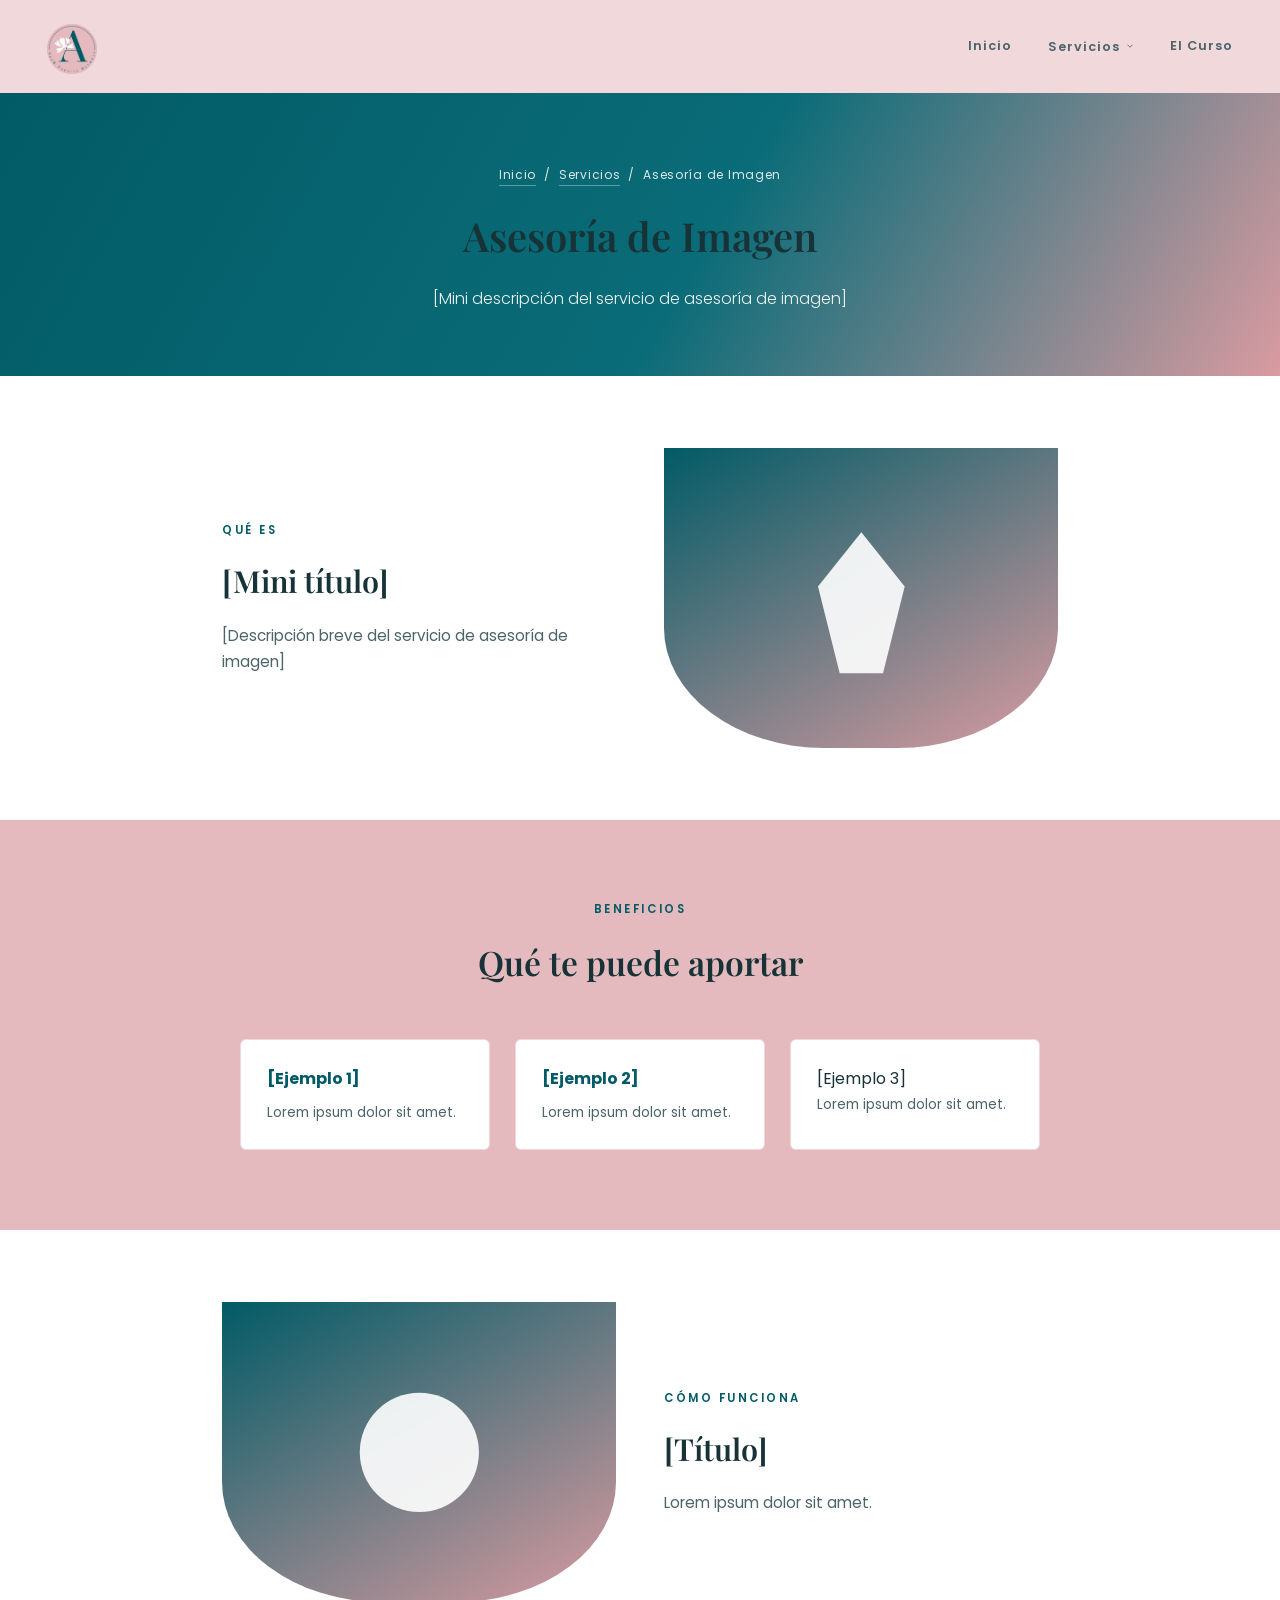
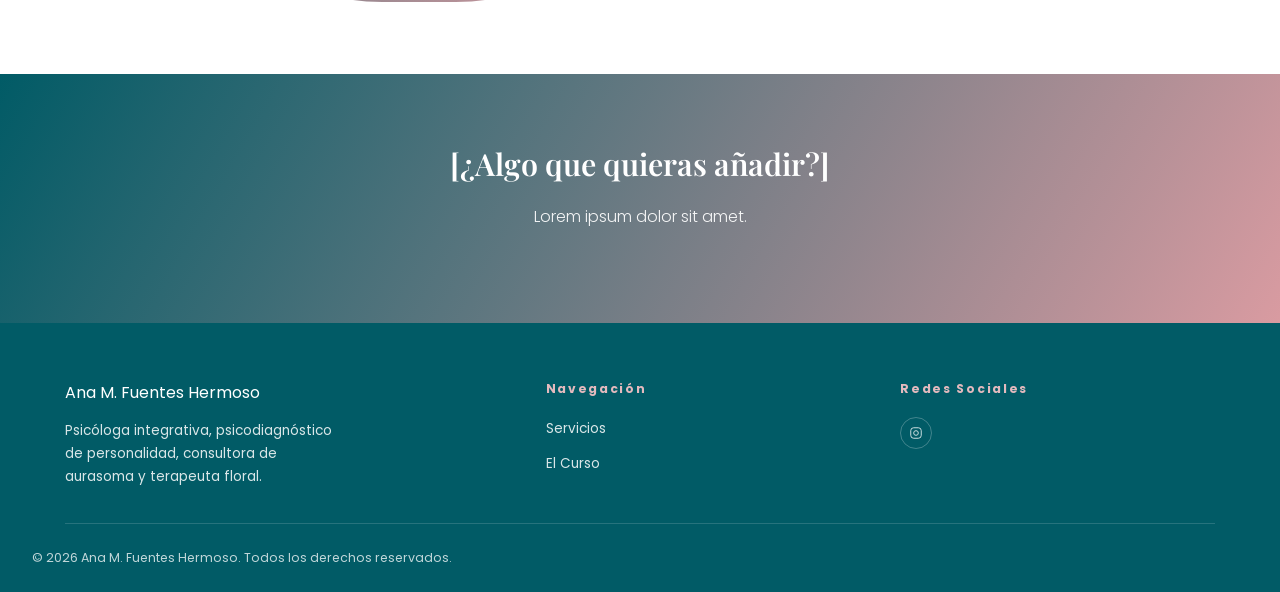
==== asesoria-imagen.html @ 89f12a4a "Base code first commit Primera versión del código" ====
<!DOCTYPE html>
<html lang="es">
<head>
  <meta charset="UTF-8">
  <meta name="viewport" content="width=device-width, initial-scale=1.0">
  <title>Asesoría de Imagen</title>
  <link rel="stylesheet" href="assets/style.css">

  <!-- Favicon de la pestaña del navegador --> 
  <link rel="apple-touch-icon" sizes="180x180" href="./favicon/apple-touch-icon.png">
  <link rel="icon" type="image/png" sizes="32x32" href="./favicon/favicon-32x32.png">
  <link rel="icon" type="image/png" sizes="16x16" href="./favicon/favicon-16x16.png">
  <link rel="manifest" href="./favicon/site.webmanifest">
</head>
<body>

<header>
  <nav class="nav">
    <a href="index.html">
      <img src="assets/Logo.png" alt="Logo" id="logo">
    </a>
    
    <ul class="nav-links" id="navLinks">
      <li><a href="index.html">Inicio</a></li>
      <li class="has-dropdown open">
        <a href="servicios.html">Servicios <svg viewBox="0 0 24 24" stroke="currentColor" stroke-width="2" fill="none"><path d="M6 9l6 6 6-6"/></svg></a>
        <ul class="dropdown">
          <li><a href="terapias.html">Terapias</a></li>
          <li><a href="asesoria-imagen.html">Asesoría de Imagen</a></li>
          <li><a href="aurasoma.html">Consultoría de Aurasoma</a></li>
        </ul>
      </li>
      <li><a href="curso.html">El Curso</a></li>
      <!-- <li><a href="index.html#contacto">Contacto</a></li> -->
    </ul>
    <button class="burger" id="burger"><span></span><span></span><span></span></button>
  </nav>
</header>

<section class="page-hero">
  <div class="breadcrumb"><a href="index.html">Inicio</a><span>/</span><a href="servicios.html">Servicios</a><span>/</span><span>Asesoría de Imagen</span></div>
  <h1>Asesoría de Imagen</h1>
  <p>[Mini descripción del servicio de asesoría de imagen]</p>
</section>

<div class="content-block">
  <div>
    <span class="eyebrow">Qué es</span>
    <h2>[Mini título]</h2>
    <p>[Descripción breve del servicio de asesoría de imagen]</p>      
  </div>
  <div class="content-art">
    <svg viewBox="0 0 200 200"><path d="M100 40 L140 90 L120 170 L80 170 L60 90 Z" fill="#fff" opacity=".9"/></svg>
  </div>
</div>

<section class="section-tinted">
  <div class="section-title">
    <span class="eyebrow">Beneficios</span>
    <h2>Qué te puede aportar</h2>
  </div>
  <div class="benefit-list">
    <div class="benefit-item">
      <h4>[Ejemplo 1]</h4>
      <p>Lorem ipsum dolor sit amet.</p>
    </div>
    <div class="benefit-item">
      <h4>[Ejemplo 2]</h4>
      <p>Lorem ipsum dolor sit amet.</p>
    </div>
    <div class="benefit-item">
      </h4>[Ejemplo 3]</h4>
      <p>Lorem ipsum dolor sit amet.</p>
    </div>
  </div>
</section>

<div class="content-block reverse">
  <div>
    <span class="eyebrow">Cómo funciona</span>
    <h2>[Título]</h2>
    <p>Lorem ipsum dolor sit amet.</p>
  </div>
  <div class="content-art">
    <svg viewBox="0 0 200 200"><circle cx="100" cy="100" r="55" fill="#fff" opacity=".9"/></svg>
  </div>
</div>

<section class="cta-banner">
  <h2>[¿Algo que quieras añadir?]</h2>
  <p>Lorem ipsum dolor sit amet.</p>
  <!-- <a href="mailto:hola@nombreespacio.com" class="btn btn-light">Solicitar asesoría</a> -->
</section>

<footer>
  <div class="footer-grid">
    <div class="footer-brand">
      <div class="logo">Ana M. Fuentes Hermoso</div>
      <p>Psicóloga integrativa, psicodiagnóstico de personalidad, consultora de aurasoma y terapeuta floral.</p>
    </div>
    <div class="foot-col">
      <h4>Navegación</h4>
      <a href="servicios.html">Servicios</a>
      <a href="curso.html">El Curso</a>
      <!-- <a href="index.html#contacto">Contacto</a> -->
    </div>
    <div class="foot-col">
      <h4>Redes Sociales</h4>
      <div class="foot-social">
        <a href="https://www.instagram.com/anafuhe.psicologa.integrativa/" aria-label="Instagram"><svg viewBox="0 0 24 24" stroke-width="1.6"><rect x="3" y="3" width="18" height="18" rx="5"/><circle cx="12" cy="12" r="4"/></svg></a>
      </div>
    </div>
  </div>
  <div class="foot-bottom">
    <span>&copy; 2026 Ana M. Fuentes Hermoso. Todos los derechos reservados.</span>
    <div class="foot-social">
      <!-- <a href="https://www.instagram.com/anafuhe.psicologa.integrativa/" aria-label="Instagram"><svg viewBox="0 0 24 24" stroke-width="1.6"><rect x="3" y="3" width="18" height="18" rx="5"/><circle cx="12" cy="12" r="4"/></svg></a> -->
    </div>
  </div>
</footer>

<script src="assets/script.js"></script>
</body>
</html>
---- assets/style.css ----
@import url('https://fonts.googleapis.com/css2?family=Playfair+Display:ital,wght@0,500;0,600;1,500&family=Poppins:wght@300;400;500;600&display=swap');

:root {
  --teal: #015B66;
  --pink: #E4BABE;
  --white: #FFFFFF;
  --pink-soft: #F1D9DB;
  --pink-deep: #D99BA1;
  --ink: #173338;
  --ink-soft: #4B6469;
  --font-serif: 'Playfair Display', Georgia, serif;
  --font-sans: 'Poppins', 'Segoe UI', Arial, sans-serif;
}

* {
  box-sizing: border-box;
  margin: 0;
  padding: 0;
}

html {
  scroll-behavior: smooth;
}

body {
  font-family: var(--font-sans);
  color: var(--ink);
  background: var(--white);
  line-height: 1.7;
  overflow-x: hidden;
}

.logo-img {
  width: 300px;
  height: 300px;
  float: left;
  margin-left: 5%;
  /* margin-top: 4.5px; */
  /* margin-bottom: auto; */
}

/* img, */
svg {
  display: block;
  max-width: 100%;
}

a {
  text-decoration: none;
  color: inherit;
}

ul {
  list-style: none;
}

button {
  font-family: inherit;
  cursor: pointer;
  border: none;
}

h1,
h2,
h3 {
  font-family: var(--font-serif);
  font-weight: 600;
  color: var(--ink);
}

.wrap {
  max-width: 1150px;
  margin: 0 auto;
  padding: 0 2rem;
}

.eyebrow {
  letter-spacing: .22em;
  font-size: .72rem;
  font-weight: 600;
  color: var(--teal);
  text-transform: uppercase;
  display: block;
  margin-bottom: .9rem;
}

.btn {
  display: inline-flex;
  align-items: center;
  gap: .5rem;
  padding: .9rem 2rem;
  border-radius: 3px;
  font-size: .75rem;
  letter-spacing: .14em;
  text-transform: uppercase;
  font-weight: 600;
  transition: all .25s ease;
}

.btn-primary {
  background: var(--teal);
  color: var(--white);
}

.btn-primary:hover {
  background: #023f47;
  transform: translateY(-2px);
}

.btn-light {
  background: var(--pink-soft);
  color: var(--teal);
}

.btn-light:hover {
  background: var(--teal);
  color: var(--white);
}

.btn-outline {
  background: transparent;
  color: var(--white);
  border: 1px solid rgba(255, 255, 255, .6);
}

.btn-outline:hover {
  background: var(--white);
  color: var(--teal);
}

/* ===== HEADER / NAV ===== */
header {
  background: var(--pink-soft);
  position: sticky;
  top: 0;
  z-index: 100;
  height: var(--header-h);
  display: flex;
  align-items: center;
}

.nav {
  display: flex;
  align-items: center;
  justify-content: space-between;
  width: 100%;
  max-width: 1250px;
  margin: 0 auto;
  padding: 1.2rem 2rem;
}

/* .logo {
  font-family: var(--font-serif);
  font-size: 1.5rem;
  letter-spacing: .06em;
  color: var(--teal);
} */

/* Header logo in all pages */
#logo { 
  width: 50px;
  /* height: 81px; */
  float: left;
  /* margin-left: 5%; */
  margin-top: 4.5px;
  margin-bottom: auto;
}

/************************************************************************************* new part */
 /* Logo: empty at the top of the page, appears only once scrolled past the hero */
.logo-slot {
    display: flex;
    align-items: center;
    min-width: 40px;
    min-height: 34px;
}

.logo-slot .logo-icon {
    display: flex;
    align-items: center;
    opacity: 0;
    transform: scale(.8);
    transition: opacity .3s ease, transform .3s ease;
}

header.scrolled .logo-slot .logo-icon {
    opacity: 1;
    transform: scale(1);
}
/************************************************************************************* end new part */

.nav-links {
  display: flex;
  align-items: center;
  gap: 2.2rem;
  font-size: .8rem;
  letter-spacing: .08em;
  font-weight: 600;
  color: var(--ink-soft);
}

.nav-links>li {
  position: relative;
}

.nav-links a {
  position: relative;
  padding: .4rem 0;
}

.nav-links>li>a::after {
  content: '';
  position: absolute;
  left: 0;
  bottom: 0;
  width: 0;
  height: 1px;
  background: var(--teal);
  transition: width .25s ease;
}

.nav-links>li>a:hover::after,
.nav-links>li.active>a::after {
  width: 100%;
}

.nav-links>li.active>a {
  color: var(--teal);
}

.has-dropdown>a {
  display: flex;
  align-items: center;
  gap: .3rem;
}

.has-dropdown>a svg {
  width: 10px;
  height: 10px;
  transition: transform .2s;
}

.dropdown {
  position: absolute;
  top: 100%;
  left: 0;
  background: var(--white);
  min-width: 230px;
  border-radius: 6px;
  box-shadow: 0 18px 40px rgba(1, 91, 102, .15);
  padding: .6rem;
  opacity: 0;
  visibility: hidden;
  transform: translateY(8px);
  transition: opacity .2s ease, visibility .2s ease, transform .2s ease;
}

/* Desktop dropdown visibility is now controlled purely via JS (mouseenter/mouseleave
  adding/removing .open) instead of :hover — hovering re-triggered right after a
  page navigation because the cursor stayed over the same spot in the fixed header. */
.has-dropdown.open>.dropdown {
  opacity: 1;
  visibility: visible;
  transform: translateY(0);
}

.has-dropdown:open>a svg {
  transform: rotate(180deg);
}

.dropdown li a {
  display: block;
  padding: .7rem .9rem;
  border-radius: 4px;
  font-size: .8rem;
  color: var(--ink);
}

.dropdown li a:hover {
  background: var(--pink-soft);
  color: var(--teal);
}

.burger {
  display: none;
  flex-direction: column;
  gap: 5px;
  /* background: none; */
  padding: .5rem;
  margin: -.5rem;
}
/* NEW PART************************************************************************ */
.burger span {
  width: 24px;
  height: 2px;
  background: var(--teal);
  display: block;
  transition: transform .25s ease, opacity .25s ease;
}

.burger.open span:nth-child(1) {
    transform: translateY(7px) rotate(45deg);
}

.burger.open span:nth-child(2) {
    opacity: 0;
}

.burger.open span:nth-child(3) {
    transform: translateY(-7px) rotate(-45deg);
}
/* END NEW PART************************************************************************ */

/* ===== PAGE HERO (interior pages) ===== */
.page-hero {
  background: linear-gradient(120deg, var(--teal) 0%, #0a6c78 55%, var(--pink-deep) 100%);
  color: var(--white);
  padding: 4.5rem 2rem 4rem;
  text-align: center;
}

.breadcrumb {
  font-size: .75rem;
  letter-spacing: .06em;
  opacity: .85;
  margin-bottom: 1rem;
  display: flex;
  justify-content: center;
  gap: .5rem;
}

.breadcrumb a {
  border-bottom: 1px solid rgba(255, 255, 255, .4);
}

.page-hero h1 {
  font-size: 2.5rem;
  margin-bottom: .9rem;
}

.page-hero p {
  max-width: 560px;
  margin: 0 auto;
  opacity: .92;
  font-weight: 300;
}

/* ===== HOME HERO ===== */
.home-hero {
  position: relative;
  background: linear-gradient(120deg, var(--teal) 0%, #0a6c78 45%, var(--pink-deep) 100%);
  color: var(--white);
  padding: 6rem 2rem 5rem;
  overflow: hidden;
}

.home-hero-inner {
  max-width: 1150px;
  margin: 0 auto;
  display: grid;
  grid-template-columns: 1.1fr .9fr;
  align-items: center;
  gap: 3rem;
}

.home-hero h1 {
  font-size: 2.9rem;
  line-height: 1.2;
  margin-bottom: 1.1rem;
}

.home-hero p {
  font-size: 1.02rem;
  opacity: .92;
  font-weight: 300;
  margin-bottom: 2rem;
  max-width: 480px;
}

.hero-actions { /* BOTONES DEL INICIO */
  display: flex;
  gap: 1rem;
  flex-wrap: wrap;
  margin-top: 1.5rem;
}

.hero-art {
  display: flex;
  align-items: center;
  justify-content: center;
}

/* ********************new part**************************************************** */
.hero-logo {
    display: flex;
    flex-direction: column;
    align-items: center;
    gap: 1rem;
}

.hero-logo-name {
    font-family: var(--font-serif);
    color: var(--white);
    font-size: 1.5rem;
    letter-spacing: .25em;
    text-align: center;
}
/* ********************end new part**************************************************** */

/* ===== SECTION GENERIC ===== */
section {
  padding: 5rem 2rem;
}

.section-tinted {
  background: var(--pink);
}

.section-soft {
  background: var(--pink-soft);
}

.section-title {
  text-align: center;
  max-width: 640px;
  margin: 0 auto 3rem;
}

.section-title h2 {
  font-size: 2.1rem;
  margin-bottom: .6rem;
}

.section-title p {
  color: var(--ink-soft);
  font-size: .95rem;
}

/* ===== SERVICE CARDS (home + servicios overview) ===== */
.cards-grid {
  display: grid;
  grid-template-columns: repeat(auto-fit, minmax(240px, 1fr));
  gap: 1.8rem;
  max-width: 1150px;
  margin: 0 auto;
}

.service-card {
  background: var(--white);
  border: 1px solid var(--pink-soft);
  border-radius: 6px;
  padding: 2.2rem 1.8rem;
  text-align: center;
  transition: transform .3s ease, box-shadow .3s ease;
}

.service-card:hover {
  transform: translateY(-6px);
  box-shadow: 0 20px 40px rgba(1, 91, 102, .14);
}

.service-icon {
  width: 64px;
  height: 64px;
  margin: 0 auto 1.3rem;
  border-radius: 50%;
  background: var(--pink-soft);
  display: flex;
  align-items: center;
  justify-content: center;
}

.service-icon svg {
  width: 30px;
  height: 30px;
  stroke: var(--teal);
  fill: none;
  stroke-width: 1.6;
}

.service-card h3 {
  font-size: 1.25rem;
  margin-bottom: .7rem;
}

.service-card p {
  font-size: .88rem;
  color: var(--ink-soft);
  margin-bottom: 1.3rem;
  min-height: 60px;
}

.service-card .link {
  font-size: .72rem;
  letter-spacing: .14em;
  font-weight: 600;
  color: var(--teal);
  border-bottom: 1px solid var(--teal);
  padding-bottom: 2px;
}

/* ===== CONTENT BLOCKS (interior pages) ===== */
.content-block {
  max-width: 900px;
  margin: 0 auto;
  display: grid;
  grid-template-columns: 1fr 1fr;
  gap: 3rem;
  align-items: center;
  padding: 4.5rem 2rem;
}

.content-block.reverse {
  direction: rtl;
}

.content-block.reverse>* {
  direction: ltr;
}

.content-block h2 {
  font-size: 1.9rem;
  margin-bottom: 1rem;
}

.content-block p {
  color: var(--ink-soft);
  font-size: .95rem;
}

.content-art {
  background: linear-gradient(150deg, var(--teal), var(--pink-deep));
  border-radius: 0 0 160px 160px / 0 0 120px 120px;
  height: 300px;
  display: flex;
  align-items: center;
  justify-content: center;
}

.content-art svg {
  width: 55%;
}

.benefit-list {
  max-width: 800px;
  margin: 0 auto;
  display: grid;
  grid-template-columns: repeat(auto-fit, minmax(220px, 1fr));
  gap: 1.6rem;
}

.benefit-item {
  background: var(--white);
  border: 1px solid var(--pink-soft);
  border-radius: 6px;
  padding: 1.6rem;
}

.benefit-item h4 {
  font-size: 1rem;
  margin-bottom: .5rem;
  color: var(--teal);
}

.benefit-item p {
  font-size: .85rem;
  color: var(--ink-soft);
}

/* ===== CURSO MODULES ===== */
.modules {
  max-width: 850px;
  margin: 0 auto;
  display: flex;
  flex-direction: column;
  gap: 1rem;
}

.module {
  display: flex;
  align-items: flex-start;
  gap: 1.3rem;
  background: var(--white);
  border: 1px solid var(--pink-soft);
  border-radius: 6px;
  padding: 1.4rem 1.6rem;
}

.module .num {
  font-family: var(--font-serif);
  font-size: 1.3rem;
  color: var(--teal);
  font-weight: 600;
  min-width: 36px;
}

.module h4 {
  font-size: 1.02rem;
  margin-bottom: .35rem;
}

.module p {
  font-size: .85rem;
  color: var(--ink-soft);
}

/* ===== CTA BANNER ===== */
.cta-banner {
  background: linear-gradient(120deg, var(--teal), var(--pink-deep));
  color: var(--white);
  text-align: center;
  padding: 4rem 2rem;
  border-radius: 0;
}

.cta-banner h2 {
  color: var(--white);
  font-size: 1.9rem;
  margin-bottom: .8rem;
}

.cta-banner p {
  opacity: .92;
  max-width: 520px;
  margin: 0 auto 1.8rem;
  font-weight: 300;
}

/* ===== FOOTER ===== */
footer {
  background: var(--teal);
  color: var(--white);
  padding: 3.5rem 2rem 1.5rem;
}

.footer-grid {
  display: grid;
  grid-template-columns: 1.4fr 1fr 1fr;
  gap: 2.5rem;
  max-width: 1150px;
  margin: 0 auto;
  padding-bottom: 2.2rem;
  border-bottom: 1px solid rgba(255, 255, 255, .15);
}

.footer-brand .logo {
  color: var(--white);
  margin-bottom: .8rem;
}

.footer-brand p {
  font-size: .85rem;
  opacity: .85;
  max-width: 280px;
}

.foot-col h4 {
  font-size: .76rem;
  letter-spacing: .14em;
  margin-bottom: 1.1rem;
  color: var(--pink);
}

.foot-col a {
  display: block;
  font-size: .85rem;
  opacity: .85;
  margin-bottom: .75rem;
}

.foot-col a:hover {
  opacity: 1;
  text-decoration: underline;
}

.foot-bottom {
  display: flex;
  justify-content: space-between;
  align-items: center;
  padding-top: 1.4rem;
  font-size: .78rem;
  opacity: .75;
  flex-wrap: wrap;
  gap: 1rem;
}

.foot-social {
  display: flex;
  gap: .7rem;
}

.foot-social a {
  width: 32px;
  height: 32px;
  border-radius: 50%;
  border: 1px solid rgba(255, 255, 255, .3);
  display: flex;
  align-items: center;
  justify-content: center;
}

.foot-social svg {
  width: 14px;
  height: 14px;
  stroke: var(--white);
  fill: none;
}

/* ===== RESPONSIVE ===== */
@media (max-width:860px) {
  .nav-links {
    display: none;
    position: absolute;
    top: var(--header-h);
    left: 0;
    right: 0;
    background: var(--pink-soft);
    flex-direction: column;
    align-items: flex-start;
    padding: 1.5rem 2rem;
    gap: 1rem;
    max-height: calc(100vh - var(--header-h));
    overflow-y: auto;
    box-shadow: 0 12px 24px rgba(1, 91, 102, .12);
  }

  .nav-links.open {
    display: flex;
  }

  .nav-links>li {
    width: 100%;
  }

  .nav-links>li>a {
    width: 100%;
    padding: .7rem 0;
  }

  /* .dropdown {
    position: static;
    box-shadow: none;
    opacity: 1;
    visibility: visible;
    transform: none;
    display: none;
    margin-top: .5rem;
    padding-left: .5rem;
  }

  .has-dropdown.open .dropdown {
    display: block;
  } 

  .burger {
    display: flex;
  }

  .home-hero-inner {
    grid-template-columns: 1fr;
    text-align: center;
  }

  .home-hero p {
    margin: 0 auto 2rem;
  }

  .hero-actions {
    justify-content: center;
  }

  .content-block {
    grid-template-columns: 1fr;
    text-align: center;
  }

  .content-block.reverse {
    direction: ltr;
  }

  .footer-grid {
    grid-template-columns: 1fr;
  }
}*/

 .dropdown {
        position: static;
        box-shadow: none;
        opacity: 1;
        visibility: visible;
        transform: none;
        display: none;
        margin-top: .2rem;
        padding-left: .5rem;
        width: 100%;
    }

    .has-dropdown.open>.dropdown {
        display: block;
					   
    }

    .burger {
        display: flex;
    }

    .home-hero-inner {
        grid-template-columns: 1fr;
        text-align: center;
    }

    .home-hero p {
        margin: 0 auto 1.8rem;
					   
    }

    .hero-actions {
        justify-content: center;
    }

    .content-block {
        grid-template-columns: 1fr;
        text-align: center;
    }

    .content-block.reverse {
        direction: ltr;
    }

    .footer-grid {
        grid-template-columns: 1fr;
        text-align: left;
    }
}

@media (max-width:560px) {
    :root {
        --header-h: 64px;
    }

    .nav {
        padding: 0 1.1rem;
    }

    .home-hero {
        padding: 3rem 1.1rem 3rem;
    }

    .home-hero h1 {
        font-size: 1.85rem;
    }

    .home-hero p {
        font-size: .92rem;
    }

    .page-hero {
        padding: 3rem 1.1rem 2.6rem;
    }

    .page-hero h1 {
        font-size: 1.8rem;
    }

    section {
        padding: 3.2rem 1.1rem;
    }

    .section-title h2 {
        font-size: 1.55rem;
    }

    .content-block {
        padding: 2.8rem 1.1rem;
        gap: 1.8rem;
    }

    .content-art {
        height: 200px;
    }

    .cta-banner h2 {
        font-size: 1.4rem;
    }

    .hero-logo-name {
        font-size: 1.2rem;
        letter-spacing: .18em;
    }

    .footer-grid {
        gap: 1.6rem;
    }
}

@media (max-width:380px) {
    .hero-actions {
        flex-direction: column;
        width: 100%;
    }

    .hero-actions .btn {
        justify-content: center;
        width: 100%;
    }
}
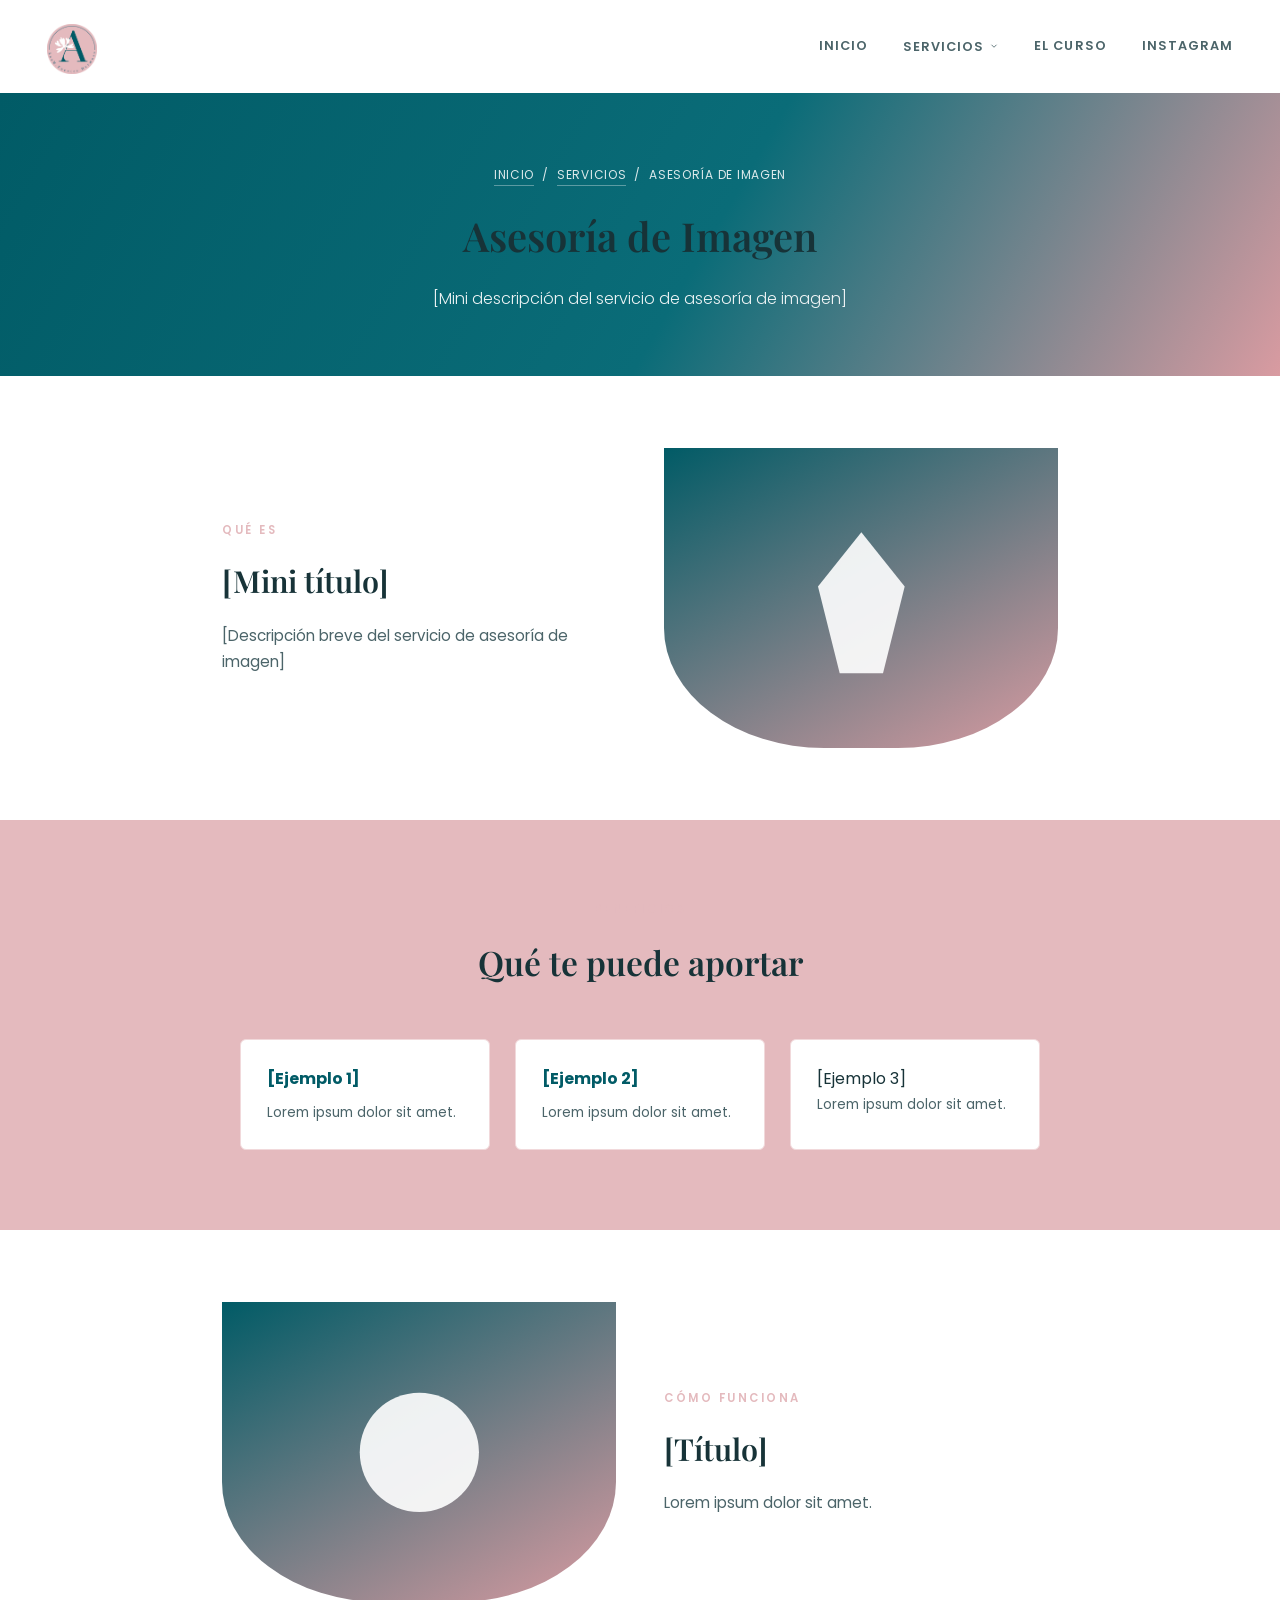
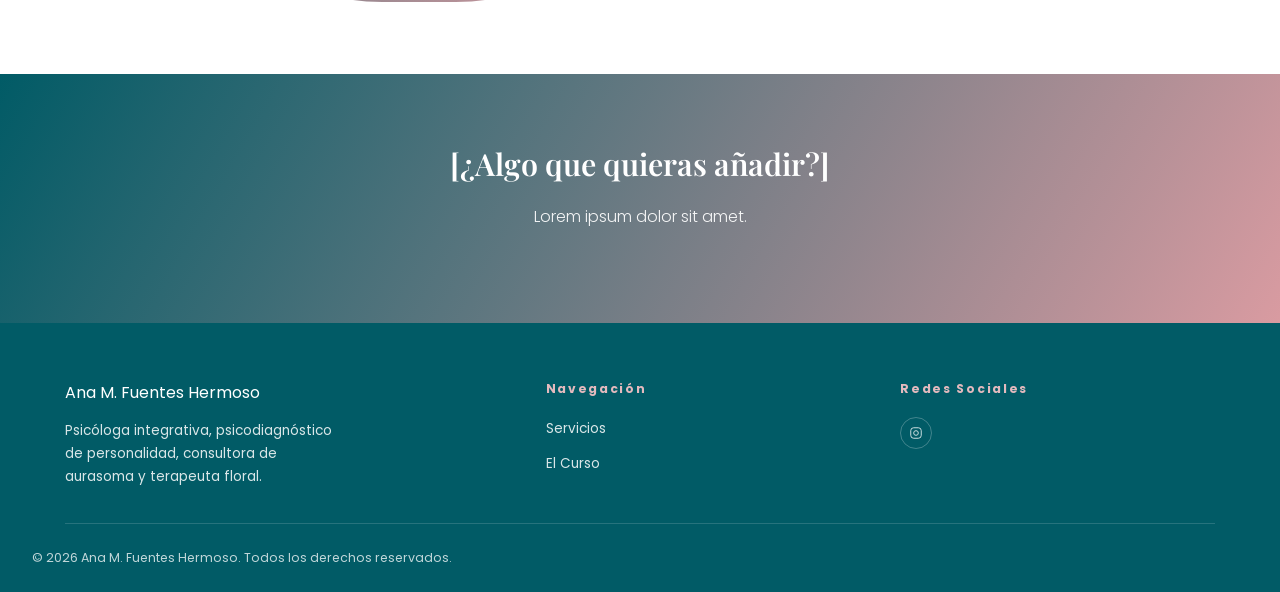
==== commit ea8d75f4: "últimos retoques del index y algun retoque de letras en headers de otras páginas" ====
--- a/asesoria-imagen.html
+++ b/asesoria-imagen.html
@@ -21,24 +21,24 @@
     </a>
     
     <ul class="nav-links" id="navLinks">
-      <li><a href="index.html">Inicio</a></li>
+      <li><a href="index.html">INICIO</a></li>
       <li class="has-dropdown open">
-        <a href="servicios.html">Servicios <svg viewBox="0 0 24 24" stroke="currentColor" stroke-width="2" fill="none"><path d="M6 9l6 6 6-6"/></svg></a>
+        <a href="servicios.html">SERVICIOS <svg viewBox="0 0 24 24" stroke="currentColor" stroke-width="2" fill="none"><path d="M6 9l6 6 6-6"/></svg></a>
         <ul class="dropdown">
           <li><a href="terapias.html">Terapias</a></li>
-          <li><a href="asesoria-imagen.html">Asesoría de Imagen</a></li>
-          <li><a href="aurasoma.html">Consultoría de Aurasoma</a></li>
+          <li><a href="asesoria-imagen.html">Asesoría de imagen</a></li>
+          <li><a href="aurasoma.html">Consultoría de Aura-Soma</a></li>
         </ul>
       </li>
-      <li><a href="curso.html">El Curso</a></li>
-      <!-- <li><a href="index.html#contacto">Contacto</a></li> -->
+      <li><a href="curso.html">EL CURSO</a></li>
+      <li><a href="https://www.instagram.com/anafuhe.psicologa.integrativa/" target="_blank">INSTAGRAM</a></li>
     </ul>
     <button class="burger" id="burger"><span></span><span></span><span></span></button>
   </nav>
 </header>
 
 <section class="page-hero">
-  <div class="breadcrumb"><a href="index.html">Inicio</a><span>/</span><a href="servicios.html">Servicios</a><span>/</span><span>Asesoría de Imagen</span></div>
+  <div class="breadcrumb"><a href="index.html">INICIO</a><span>/</span><a href="servicios.html">SERVICIOS</a><span>/</span><span>ASESORÍA DE IMAGEN</span></div>
   <h1>Asesoría de Imagen</h1>
   <p>[Mini descripción del servicio de asesoría de imagen]</p>
 </section>
--- a/assets/style.css
+++ b/assets/style.css
@@ -78,7 +78,7 @@
   letter-spacing: .22em;
   font-size: .72rem;
   font-weight: 600;
-  color: var(--teal);
+  color: var(--pink);
   text-transform: uppercase;
   display: block;
   margin-bottom: .9rem;
@@ -130,7 +130,8 @@
 
 /* ===== HEADER / NAV ===== */
 header {
-  background: var(--pink-soft);
+  /* background: var(--pink-soft); */
+  background: var(--white);
   position: sticky;
   top: 0;
   z-index: 100;
@@ -148,13 +149,6 @@
   margin: 0 auto;
   padding: 1.2rem 2rem;
 }
-
-/* .logo {
-  font-family: var(--font-serif);
-  font-size: 1.5rem;
-  letter-spacing: .06em;
-  color: var(--teal);
-} */
 
 /* Header logo in all pages */
 #logo { 
@@ -167,12 +161,18 @@
 }
 
 /************************************************************************************* new part */
- /* Logo: empty at the top of the page, appears only once scrolled past the hero */
+ /* Logo in the header */
 .logo-slot {
     display: flex;
     align-items: center;
     min-width: 40px;
     min-height: 34px;
+}
+
+.logo-slot .logo-nav-img {
+  height:50px; 
+  width:auto; 
+  display:block;
 }
 
 .logo-slot .logo-icon {
@@ -215,7 +215,7 @@
   bottom: 0;
   width: 0;
   height: 1px;
-  background: var(--teal);
+  background: var(--pink);
   transition: width .25s ease;
 }
 
@@ -225,7 +225,7 @@
 }
 
 .nav-links>li.active>a {
-  color: var(--teal);
+  color: var(--pink);
 }
 
 .has-dropdown>a {
@@ -348,9 +348,12 @@
 /* ===== HOME HERO ===== */
 .home-hero {
   position: relative;
-  background: linear-gradient(120deg, var(--teal) 0%, #0a6c78 45%, var(--pink-deep) 100%);
+  background: linear-gradient(120deg, rgba(1,91,102,.82) 0%, rgba(10,108,120,.6) 45%, rgba(217,155,161,.5) 100%),
+    url('./flores2.jpg');
+  background-size:cover;
+  background-position:right;
   color: var(--white);
-  padding: 6rem 2rem 5rem;
+  padding: 4.5rem 1.5rem 4rem;
   overflow: hidden;
 }
 
@@ -445,13 +448,25 @@
   margin: 0 auto;
 }
 
-.service-card {
+/* .service-card {
   background: var(--white);
   border: 1px solid var(--pink-soft);
   border-radius: 6px;
   padding: 2.2rem 1.8rem;
   text-align: center;
   transition: transform .3s ease, box-shadow .3s ease;
+} */
+ .service-card {
+  background:var(--white); 
+  border:1px solid var(--pink-soft); 
+  border-radius:6px;
+  padding:2rem 1.6rem; 
+  text-align:center; 
+  transition:transform .3s ease, box-shadow .3s ease;
+  display:flex; 
+  flex-direction:column; 
+  align-items:center; 
+  height:100%;
 }
 
 .service-card:hover {
@@ -497,6 +512,7 @@
   color: var(--teal);
   border-bottom: 1px solid var(--teal);
   padding-bottom: 2px;
+  margin-top:auto;
 }
 
 /* ===== CONTENT BLOCKS (interior pages) ===== */
@@ -687,6 +703,13 @@
 .foot-social {
   display: flex;
   gap: .7rem;
+}
+
+.foot-bottom-dev {
+  text-align: right;
+  /* padding-top: 1.4rem; */
+  font-size: .75rem;
+  opacity: .75;
 }
 
 .foot-social a {
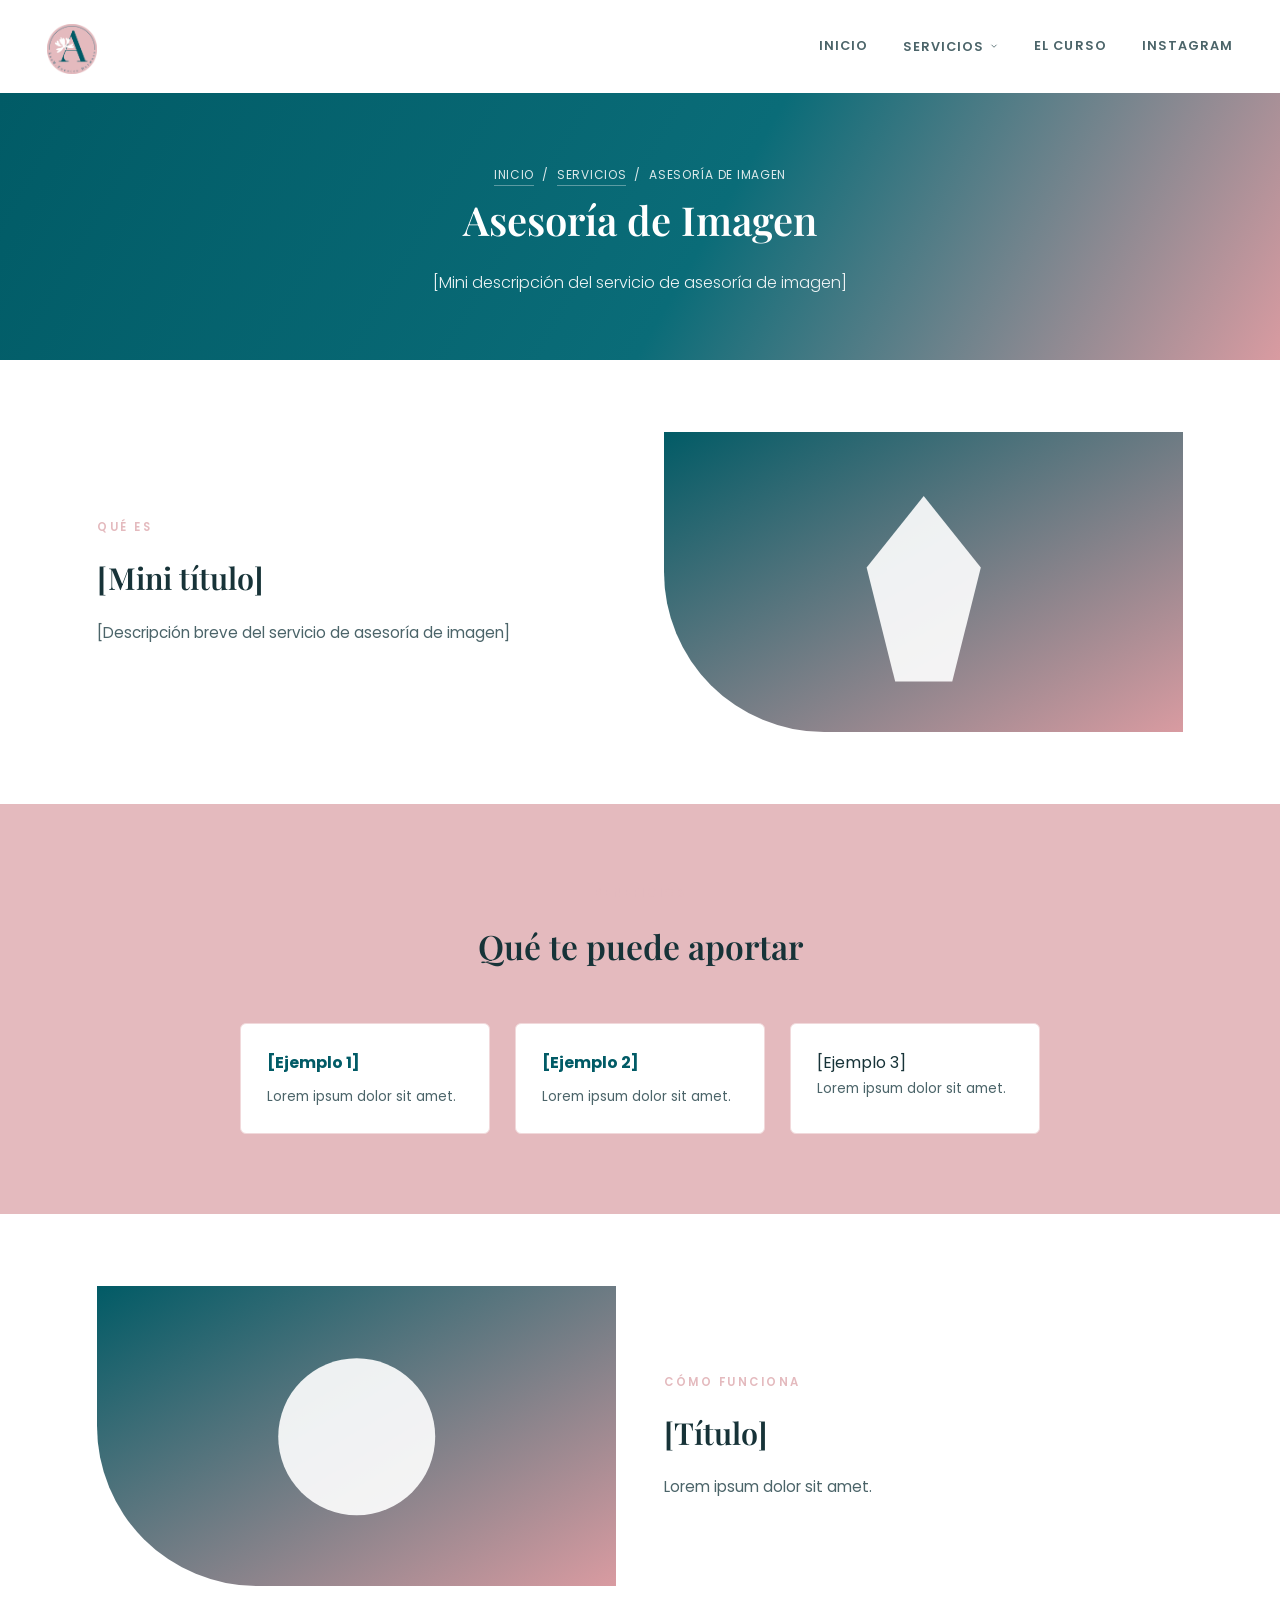
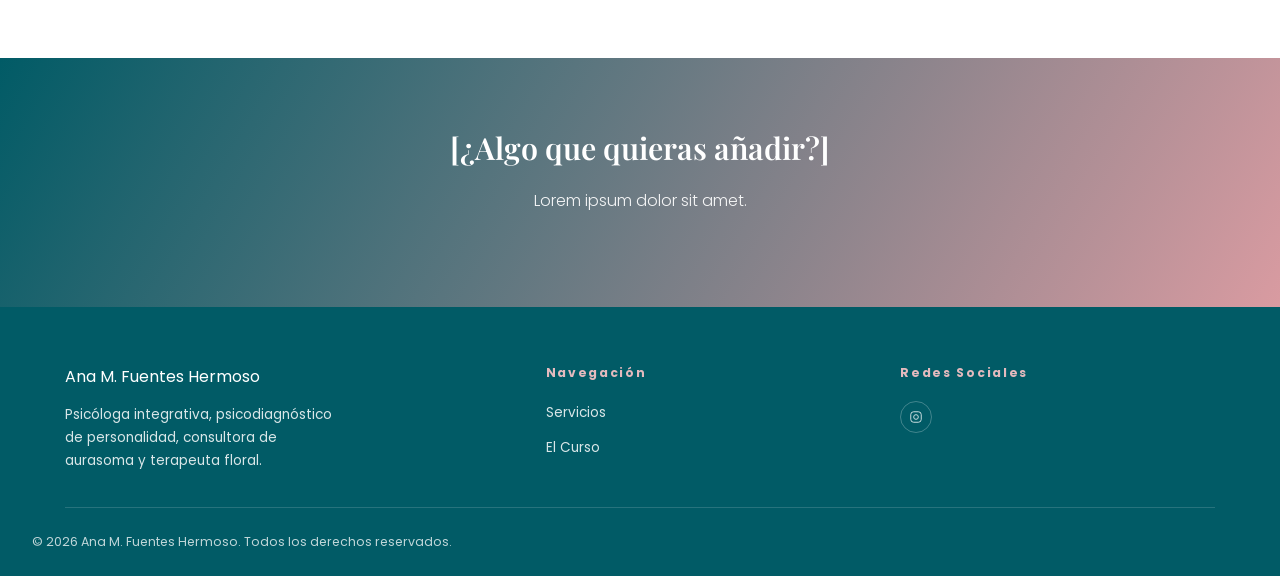
==== commit 2808b6c2: "modificación en terapias.html en su mayoría y arreglo del dropdown menú superior abierto cuando se s" ====
--- a/asesoria-imagen.html
+++ b/asesoria-imagen.html
@@ -22,7 +22,7 @@
     
     <ul class="nav-links" id="navLinks">
       <li><a href="index.html">INICIO</a></li>
-      <li class="has-dropdown open">
+      <li class="has-dropdown">
         <a href="servicios.html">SERVICIOS <svg viewBox="0 0 24 24" stroke="currentColor" stroke-width="2" fill="none"><path d="M6 9l6 6 6-6"/></svg></a>
         <ul class="dropdown">
           <li><a href="terapias.html">Terapias</a></li>
--- a/assets/style.css
+++ b/assets/style.css
@@ -39,6 +39,14 @@
   /* margin-bottom: auto; */
 }
 
+/* IMG TERAPIA - QUÉ ES */
+.img-terapia1 {
+  width: 100%;
+  height: auto;
+  border-radius: 6px;
+  box-shadow: 0 12px 24px rgba(1, 91, 102, .12);
+}
+
 /* img, */
 svg {
   display: block;
@@ -65,7 +73,7 @@
 h3 {
   font-family: var(--font-serif);
   font-weight: 600;
-  color: var(--ink);
+  color: var(--White);
 }
 
 .wrap {
@@ -323,7 +331,6 @@
   font-size: .75rem;
   letter-spacing: .06em;
   opacity: .85;
-  margin-bottom: 1rem;
   display: flex;
   justify-content: center;
   gap: .5rem;
@@ -448,15 +455,7 @@
   margin: 0 auto;
 }
 
-/* .service-card {
-  background: var(--white);
-  border: 1px solid var(--pink-soft);
-  border-radius: 6px;
-  padding: 2.2rem 1.8rem;
-  text-align: center;
-  transition: transform .3s ease, box-shadow .3s ease;
-} */
- .service-card {
+.service-card {
   background:var(--white); 
   border:1px solid var(--pink-soft); 
   border-radius:6px;
@@ -517,7 +516,7 @@
 
 /* ===== CONTENT BLOCKS (interior pages) ===== */
 .content-block {
-  max-width: 900px;
+  max-width: 1150px;
   margin: 0 auto;
   display: grid;
   grid-template-columns: 1fr 1fr;
@@ -545,8 +544,9 @@
 }
 
 .content-art {
-  background: linear-gradient(150deg, var(--teal), var(--pink-deep));
-  border-radius: 0 0 160px 160px / 0 0 120px 120px;
+   background: linear-gradient(150deg, var(--teal), var(--pink-deep)/*, url('./img-terapia1.jpeg')*/); 
+  /* border-radius: 0 0 160px 160px / 0 0 120px 120px; */
+  border-radius: 0 0 0px 160px / 0 0 160px 160px;
   height: 300px;
   display: flex;
   align-items: center;
@@ -760,52 +760,6 @@
     padding: .7rem 0;
   }
 
-  /* .dropdown {
-    position: static;
-    box-shadow: none;
-    opacity: 1;
-    visibility: visible;
-    transform: none;
-    display: none;
-    margin-top: .5rem;
-    padding-left: .5rem;
-  }
-
-  .has-dropdown.open .dropdown {
-    display: block;
-  } 
-
-  .burger {
-    display: flex;
-  }
-
-  .home-hero-inner {
-    grid-template-columns: 1fr;
-    text-align: center;
-  }
-
-  .home-hero p {
-    margin: 0 auto 2rem;
-  }
-
-  .hero-actions {
-    justify-content: center;
-  }
-
-  .content-block {
-    grid-template-columns: 1fr;
-    text-align: center;
-  }
-
-  .content-block.reverse {
-    direction: ltr;
-  }
-
-  .footer-grid {
-    grid-template-columns: 1fr;
-  }
-}*/
-
  .dropdown {
         position: static;
         box-shadow: none;
@@ -926,4 +880,129 @@
         justify-content: center;
         width: 100%;
     }
+}
+
+/* BLOQUE DE ESTILOS DE TERAPIA */
+
+/* ---- Breadcrumb dentro del header (solo se ve en tablet/móvil) ---- */
+.header-breadcrumb{display:none;}
+ 
+/* ---- Hero ---- */
+.tp-hero h1{color:var(--white); text-transform:uppercase; letter-spacing:.02em; font-size:2.2rem;}
+ 
+/* ---- Bloques texto + imagen a sangre ---- */
+.tp-split{
+  display:grid; grid-template-columns:1fr 1fr; align-items:center;
+  padding:0; background:var(--white);
+}
+.tp-split__text{
+  padding:4.5rem 3rem 4.5rem max(1.5rem, calc((100vw - 1200px) / 2 + 1.5rem));
+}
+.tp-split__text h2{font-size:1.9rem; line-height:1.25; margin-bottom:1.2rem;}
+.tp-split__text p{font-size:.9rem; color:var(--ink); margin-bottom:1rem; max-width:480px;}
+.tp-split__media{margin:3rem 0;}
+.tp-split__media img{
+  width:100%; height:100%; min-height:320px; max-height:420px;
+  object-fit:cover; display:block;
+  border-radius:90px 0 90px 0;
+}
+ 
+/* Variante con la imagen a la izquierda */
+.tp-split--reverse .tp-split__media{order:-1;}
+.tp-split--reverse .tp-split__media img{border-radius:0 90px 0 90px;}
+.tp-split--reverse .tp-split__text{
+  padding:4.5rem max(1.5rem, calc((100vw - 1200px) / 2 + 1.5rem)) 4.5rem 3rem;
+}
+ 
+/* Cita destacada */
+.tp-quote{
+  margin-top:1.6rem; padding-left:1.2rem; max-width:440px;
+  border-left:3px solid var(--pink);
+  font-size:.95rem; font-weight:500; line-height:1.6; color:var(--pink-deep);
+}
+ 
+/* ---- Formas de trabajo (3 tarjetas) ---- */
+.tp-ways{
+  background:linear-gradient(180deg, var(--pink) 0%, var(--pink-deep) 100%);
+  padding:3.5rem 1.5rem 4rem;
+}
+.tp-ways__head{text-align:center; margin-bottom:2rem;}
+.tp-ways__head h2{font-size:1.9rem;}
+.tp-ways__grid{
+  display:grid; grid-template-columns:repeat(3, 1fr); gap:1.6rem;
+  max-width:1100px; margin:0 auto;
+}
+.tp-card{
+  background:var(--white); border-radius:8px; padding:2rem 1.8rem 1.6rem;
+  display:flex; flex-direction:column; text-align:left;
+  box-shadow:0 10px 30px rgba(1,91,102,.10);
+}
+.tp-card__icon{
+  width:64px; height:64px; border-radius:50%; background:var(--teal);
+  display:flex; align-items:center; justify-content:center; margin:0 auto 1rem;
+}
+.tp-card__icon svg{width:30px; height:30px; stroke:var(--white); fill:none; stroke-width:1.5; stroke-linecap:round; stroke-linejoin:round;}
+.tp-card h3{
+  font-family:var(--font-sans); font-size:.82rem; font-weight:600; letter-spacing:.02em;
+  color:var(--teal); text-align:center; margin-bottom:.9rem;
+}
+.tp-card p{font-size:.82rem; color:var(--ink); margin-bottom:1.2rem;}
+/* La nota queda siempre abajo, alineada entre las tres tarjetas */
+.tp-card__note{
+  margin-top:auto; margin-bottom:0 !important; padding-top:1rem;
+  border-top:1px solid var(--pink-soft);
+  font-style:italic; color:var(--ink-soft) !important; font-size:.78rem !important;
+}
+ 
+/* ---- Banner final con imagen ---- */
+.tp-cta{
+  position:relative; overflow:hidden; background:var(--teal);
+  color:var(--white); padding:4rem 1.5rem;
+}
+.tp-cta__bg{
+  position:absolute; inset:0; width:100%; height:100%;
+  object-fit:cover; object-position:right center;
+}
+.tp-cta::before{
+  content:''; position:absolute; inset:0; z-index:1;
+  background:linear-gradient(90deg, var(--teal) 0%, rgba(1,91,102,.93) 40%, rgba(1,91,102,.15) 100%);
+}
+.tp-cta__inner{position:relative; z-index:2; max-width:1200px; margin:0 auto;} /*=========================================================PENDIENTE REVISAR SI HACE FALTA ESTE MARGIN O SI SE PUEDE HACER MEJOR===================*/
+.tp-cta__inner h2{color:var(--white); font-size:1.8rem; line-height:1.25; max-width:560px; margin-bottom:.9rem;}
+.tp-cta__inner p{max-width:480px; font-size:.85rem; font-weight:200; opacity:.95;}
+ 
+/* ---- Responsive ---- */
+@media (max-width:860px){
+  /* Breadcrumb centrado en el header, entre el logo y el botón del menú */
+  .header-breadcrumb{
+    display:flex; 
+    flex:1; 
+    flex-wrap:wrap; 
+    justify-content:center; 
+    gap:.4rem;
+    padding:0 .8rem; 
+    font-size:.7rem; 
+    letter-spacing:.04em; 
+    color:var(--ink-soft);
+  }
+  .header-breadcrumb .current{color:var(--teal); border-bottom:1px solid var(--teal);}
+ 
+  .tp-split{grid-template-columns:1fr;}
+  .tp-split__text,
+  .tp-split--reverse .tp-split__text{padding:3rem 1.5rem 1.5rem;}
+  .tp-split__text p, .tp-quote{max-width:none;}
+  .tp-split--reverse .tp-split__media{order:0;}
+  .tp-split__media{margin:0 0 3rem;}
+  .tp-split__media img{border-radius:60px 0 60px 0; min-height:240px;}
+  .tp-split--reverse .tp-split__media img{border-radius:0 60px 0 60px;}
+ 
+  .tp-ways__grid{grid-template-columns:1fr; max-width:520px;}
+  .tp-cta::before{background:linear-gradient(180deg, rgba(1,91,102,.92) 0%, rgba(1,91,102,.78) 100%);}
+}
+ 
+@media (max-width:560px){
+  .tp-hero h1{font-size:1.6rem;}
+  .tp-split__text h2, .tp-ways__head h2{font-size:1.5rem;}
+  .tp-cta__inner h2{font-size:1.45rem;}
+  .header-breadcrumb{font-size:.62rem;}
 }
